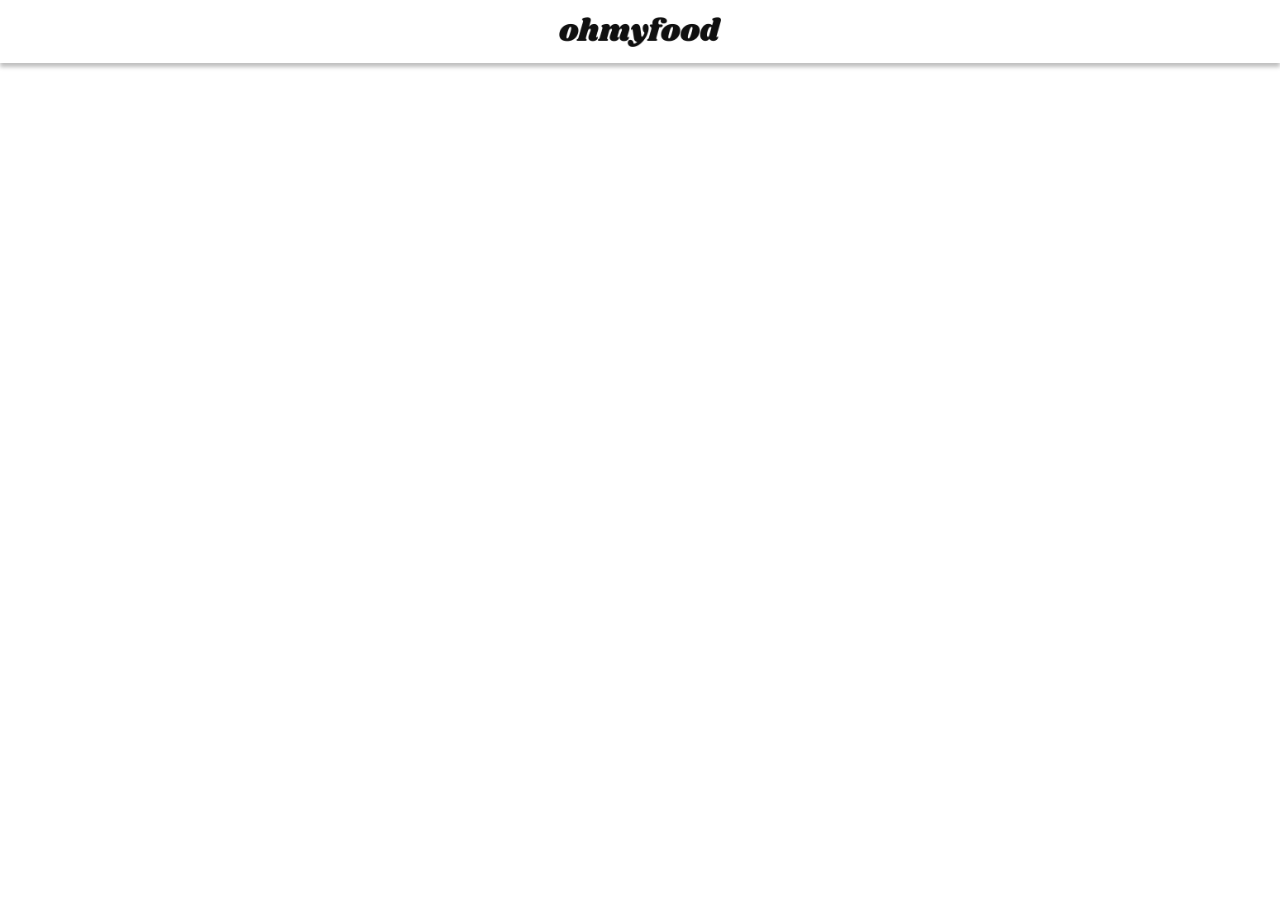
==== a-la-francaise.html @ 204037b7 "new pages html" ====
<!DOCTYPE html>
<html lang="fr">
  <head>
    <meta charset="UTF-8" />
    <meta name="viewport" content="width=device-width, initial-scale=1.0" />
    <meta name="description" content="Restaurant à la Française." />
    <title>A la Française & Oh My Food</title>
    <link rel="stylesheet" href="css/main.css" />
    <link rel="stylesheet" href="https://cdnjs.cloudflare.com/ajax/libs/font-awesome/6.6.0/css/all.min.css"/>
  </head>

<body>
    <header>
      <div class="logo"><img src="/assets/images/logo/ohmyfood.png" alt="Logo Oh My Food" /></div>
    </header>
</body>
---- css/main.css ----
@import url("https://fonts.googleapis.com/css2?family=Roboto:ital,wght@0,100..900;1,100..900&family=Shrikhand&display=swap");
body {
  font-family: "Roboto", sans-serif;
  font-size: 16px;
  margin: 0;
  padding: 0;
}

h1 {
  font-family: "Roboto", sans-serif;
  font-size: 24px;
}

h2 {
  font-family: "Roboto", sans-serif;
  font-size: 18px;
  margin: 0;
  padding: 0;
}

h3 {
  font-size: 1.5rem;
  margin: 0;
  padding: 0;
}

p {
  margin: 0;
  padding: 0;
}

header {
  display: flex;
  flex-direction: column;
  align-items: center;
  height: 113px;
  background-color: white;
}

.logo {
  height: 63px;
  width: 100%;
  display: flex;
  align-items: center;
  justify-content: center;
  box-shadow: 0px 4px 4px 0px rgba(0, 0, 0, 0.2509803922);
  z-index: 1;
}

.logo img {
  width: 162px;
  height: 30px;
  margin: 14px;
}

.localisation {
  display: flex;
  align-items: center;
  justify-content: center;
  width: 100%;
  height: 50px;
  font-size: 16px;
  color: #353535;
  background-color: #EAEAEA;
  box-shadow: 0px 4px 4px 0px rgba(0, 0, 0, 0.2509803922);
}

.localisation p {
  font-weight: 500;
}

.localisation i {
  margin-right: 15px;
}

.back-button {
  position: absolute;
  left: 20px;
  font-size: 24px;
  color: #353535;
  cursor: pointer;
}

footer {
  background-color: #353535;
  color: white;
  padding: 22px 25px;
  display: flex;
  flex-direction: column;
  gap: 10px;
}
footer a {
  display: flex;
  align-items: center;
  justify-content: flex-start;
  text-decoration: none;
  color: white;
  font-weight: 500;
  cursor: pointer;
  gap: 0;
}
footer h2 {
  font-family: "Shrikhand", cursive;
  font-size: 18px;
  margin: 0;
  margin-bottom: 14px;
}
footer a i {
  margin: 0 20px 0 0 !important;
  width: 11px;
  text-align: center;
}

.footer-logo, .social-media {
  margin: 0;
  padding: 0;
  display: flex;
  flex-direction: column;
}

@media screen and (min-width: 1024px) {
  footer {
    display: flex;
    flex-direction: row-reverse;
    gap: 25px;
  }
  footer h2 {
    margin: 0;
    align-self: center;
  }
  .footer-logo {
    flex-direction: row;
    align-items: center;
    gap: 20px;
  }
  .social-media {
    flex-direction: row;
    align-items: center;
    gap: 40px;
  }
}
.restaurants_cards {
  display: flex;
  flex-direction: column;
  border-radius: 15px;
  box-shadow: 0px 4px 15px 0px rgba(0, 0, 0, 0.1);
  margin: 10px 15px;
  position: relative;
}
.restaurants_cards img {
  width: 100%;
  height: 231px;
  border-top-left-radius: 15px;
  border-top-right-radius: 15px;
  object-fit: cover;
}
.restaurants_cards h3 {
  font-weight: 700;
  margin: 20px 0 0 20px;
  font-size: 18px;
}
.restaurants_cards h3 a {
  text-decoration: none;
  color: black;
}
.restaurants_cards p {
  font-weight: 300;
  margin: 0 0 20px 20px;
  font-size: 18px;
}

.new-restaurant {
  position: absolute;
  z-index: 1;
  width: 80px;
  height: 29px;
  font-weight: 500;
  background-color: #99E2D0;
  color: #008766;
  top: 15px;
  right: 15px;
  display: flex;
  align-items: center;
  justify-content: center;
  border-radius: 2px;
}

.restaurants_cards svg {
  position: absolute;
  bottom: 25px;
  right: 20px;
  width: 22px;
  cursor: pointer;
  fill: transparent;
  stroke: black;
  stroke-width: 45;
  transition: all 0.3s ease;
}
.restaurants_cards svg:hover {
  animation: color-change-2x 2s reverse forwards;
}

@keyframes color-change-2x {
  0% {
    fill: #19dcea;
    stroke: #19dcea;
  }
  100% {
    fill: #b22cff;
    stroke: #b22cff;
  }
}
@media screen and (min-width: 1024px) {
  .restaurants_cards {
    width: 490px;
    margin: 15px;
  }
  .restaurants_cards-1, .restaurants_cards-2 {
    display: flex;
    justify-content: center;
  }
}
button {
  box-shadow: 0px 4px 10px 0px rgba(0, 0, 0, 0.2509803922);
  border: none;
  border-radius: 25px;
  width: 218px;
  height: 50px;
  background: linear-gradient(180deg, #FF79DA -11.44%, #9356DC 123.93%);
  color: white;
  font-weight: 500;
  margin-top: 30px;
  cursor: pointer;
  transition: all 0.3s ease;
}
button:hover {
  background: linear-gradient(180deg, #ff8ee3 -10%, #a56af5 120%);
  box-shadow: 0px 4px 15px 0px rgba(0, 0, 0, 0.3490196078);
}

.operation_cards {
  box-shadow: 0px 4px 15px 0px rgba(0, 0, 0, 0.1490196078);
  border-radius: 20px;
  width: 322px;
  height: 72px;
  margin: 10px 20px 10px 30px;
  background-color: #F6F6F6;
  padding-left: 8px;
  position: relative;
}
.operation_cards h2 {
  font-weight: 500;
}

.fa-solid {
  font-size: 20px;
  color: #7E7E7E;
  margin: 20px;
}

.i-primary {
  color: #9356DC;
}

.operation-num {
  position: absolute;
  font-size: 14px;
  color: white;
  background-color: #9356DC;
  border-radius: 50%;
  width: 24px;
  height: 24px;
  text-align: center;
  line-height: 24px;
  top: 20px;
  left: -12px;
}

@media screen and (min-width: 1024px) {
  .operation_cards-container {
    display: flex;
    justify-content: center;
  }
  .operation-section h2 {
    display: flex;
    justify-content: flex-start;
  }
}
.intro-section {
  display: flex;
  flex-direction: column;
  align-items: center;
  justify-content: center;
  text-align: center;
  background-color: #F6F6F6;
  padding: 30px 20px 50px 20px;
}

.intro-section p {
  font-weight: 300;
  font-size: 18px;
  color: #353535;
}

.operation-section {
  display: flex;
  flex-direction: column;
  margin-bottom: 50px;
}

.operation-section h2 {
  text-align: left;
  margin: 50px 0 30px 20px;
  font-size: 24px;
}

.restaurants-section {
  display: flex;
  flex-direction: column;
  background-color: #F6F6F6;
  padding-bottom: 50px;
}

.restaurants-section h2 {
  text-align: left;
  margin: 50px 0 0 20px;
  font-size: 24px;
}

@media screen and (min-width: 1024px) {
  .intro-section h1 {
    font-size: 40px;
  }
  .operation-section h2 {
    display: flex;
    justify-content: center;
  }
  .operation_cards_container {
    display: flex;
    flex-wrap: wrap;
    justify-content: center;
    align-items: center;
  }
  .restaurants-section h2 {
    display: flex;
  }
  .restaurants-section .restaurants_cards_container {
    display: flex;
    flex-direction: row;
  }
}

/*# sourceMappingURL=main.css.map */
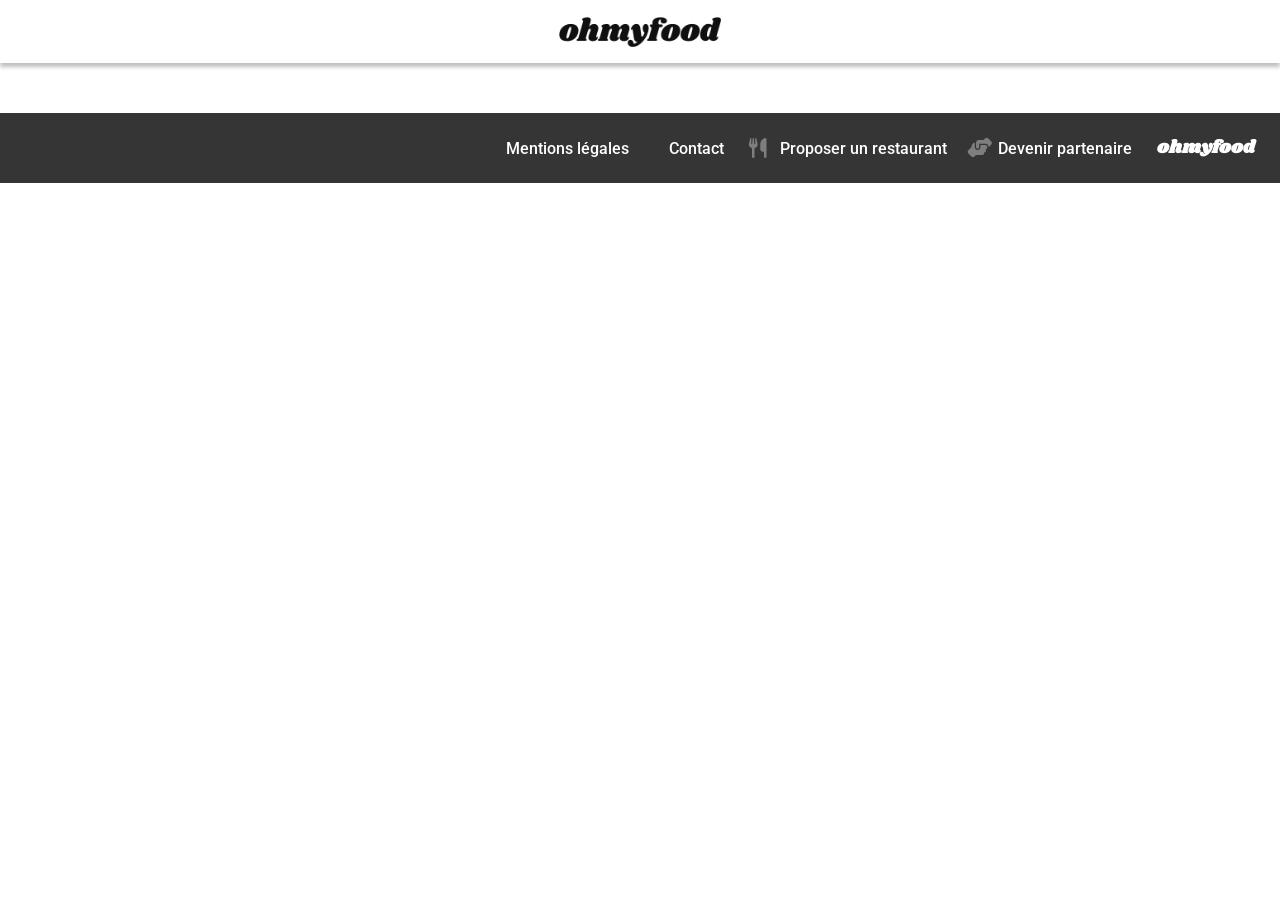
==== commit 4969c89f: "animation des plats" ====
--- a/a-la-francaise.html
+++ b/a-la-francaise.html
@@ -13,4 +13,23 @@
     <header>
       <div class="logo"><img src="/assets/images/logo/ohmyfood.png" alt="Logo Oh My Food" /></div>
     </header>
+
+
+    <footer>
+      <h2>ohmyfood</h2>
+      <div class="footer-logo">
+        <a href="#">
+          <i class="fa-solid fa-utensils"></i>
+          Proposer un restaurant
+        </a>
+        <a href="#">
+          <i class="fa-solid fa-handshake-angle"></i>
+          Devenir partenaire
+        </a>
+      </div>
+      <div class="social-media">
+        <a href="#">Mentions légales</a>
+        <a href="#">Contact</a>
+      </div>
+    </footer>
 </body>
--- a/css/main.css
+++ b/css/main.css
@@ -155,6 +155,9 @@
   object-fit: cover;
 }
 .restaurants_cards h3 {
+  display: flex;
+  align-items: center;
+  justify-content: flex-start;
   font-weight: 700;
   margin: 20px 0 0 20px;
   font-size: 18px;
@@ -164,6 +167,9 @@
   color: black;
 }
 .restaurants_cards p {
+  display: flex;
+  align-items: center;
+  justify-content: flex-start;
   font-weight: 300;
   margin: 0 0 20px 20px;
   font-size: 18px;
@@ -323,8 +329,14 @@
 
 .restaurants-section h2 {
   text-align: left;
-  margin: 50px 0 0 20px;
+  margin: 50px 0 20px 20px;
   font-size: 24px;
+}
+
+.operation-section,
+.restaurants-section {
+  max-width: 1400px;
+  margin: 50px auto;
 }
 
 @media screen and (min-width: 1024px) {
@@ -333,7 +345,8 @@
   }
   .operation-section h2 {
     display: flex;
-    justify-content: center;
+    justify-content: flex-start;
+    margin-left: 100px;
   }
   .operation_cards_container {
     display: flex;
@@ -343,11 +356,306 @@
   }
   .restaurants-section h2 {
     display: flex;
+    justify-content: flex-start;
+    margin-left: 150px;
   }
   .restaurants-section .restaurants_cards_container {
     display: flex;
     flex-direction: row;
   }
 }
+.main-menu {
+  max-width: 1200px;
+  margin: 0 auto;
+  padding: 0 0 40px 0;
+  background-color: #F6F6F6;
+}
+.main-menu img {
+  width: 100%;
+  position: relative;
+  z-index: 0;
+  display: block;
+}
+.main-menu h2 {
+  font-weight: 300;
+  text-transform: uppercase;
+  display: flex;
+  align-items: center;
+  justify-content: flex-start;
+  padding: 20px 0 0 20px;
+}
+
+hr {
+  border: none;
+  border-top: 3px solid #99E2D0;
+  width: 40px;
+  margin: 5px 0 0 20px;
+}
+
+.restaurant-title {
+  display: flex;
+  align-items: center;
+  justify-content: space-between;
+  gap: 10px;
+  background-color: #F6F6F6;
+  margin-top: -40px;
+  padding: 30px 20px 0 20px;
+  position: relative;
+  z-index: 2;
+  border-top-left-radius: 40px;
+  border-top-right-radius: 40px;
+}
+.restaurant-title h1 {
+  font-family: "Shrikhand", cursive;
+  margin: 0;
+}
+.restaurant-title svg {
+  width: 22px;
+  cursor: pointer;
+  fill: transparent;
+  stroke: black;
+  stroke-width: 45;
+  transition: all 0.3s ease;
+}
+.restaurant-title svg:hover {
+  animation: color-change-2x 2s reverse forwards;
+}
+@keyframes color-change-2x {
+  0% {
+    fill: #19dcea;
+    stroke: #19dcea;
+  }
+  100% {
+    fill: #b22cff;
+    stroke: #b22cff;
+  }
+}
+
+body, html {
+  height: 100%;
+  margin: 0;
+  padding: 0;
+}
+
+body {
+  text-align: center;
+}
+
+.loader-box {
+  display: inline-block;
+  width: 50px;
+  height: 50px;
+  position: relative;
+  border: 4px solid #9356DC;
+  animation: loader 2s infinite ease;
+}
+
+.loader-inner {
+  vertical-align: top;
+  display: inline-block;
+  width: 100%;
+  background-color: #9356DC;
+  animation: loader-inner 2s infinite ease-in;
+}
+
+.main-content {
+  opacity: 0;
+  visibility: hidden;
+  transition: opacity 0.6s ease;
+}
+.main-content.visible {
+  opacity: 1;
+  visibility: visible;
+}
+
+@keyframes loader {
+  0% {
+    transform: rotate(0deg);
+  }
+  25% {
+    transform: rotate(180deg);
+  }
+  50% {
+    transform: rotate(180deg);
+  }
+  75% {
+    transform: rotate(360deg);
+  }
+  100% {
+    transform: rotate(360deg);
+  }
+}
+@keyframes loader-inner {
+  0% {
+    height: 0%;
+  }
+  25% {
+    height: 0%;
+  }
+  50% {
+    height: 100%;
+  }
+  75% {
+    height: 100%;
+  }
+  100% {
+    height: 0%;
+  }
+}
+section.loader {
+  position: fixed;
+  inset: 0;
+  display: flex;
+  justify-content: center;
+  align-items: center;
+  background-color: transparent;
+  z-index: 1000;
+  animation: hideLoader 3s forwards;
+}
+
+@keyframes hideLoader {
+  0% {
+    opacity: 1;
+    visibility: visible;
+  }
+  99% {
+    opacity: 1;
+    visibility: visible;
+  }
+  100% {
+    opacity: 0;
+    visibility: hidden;
+  }
+}
+.main-content {
+  opacity: 0;
+  visibility: hidden;
+  transition: opacity 0.6s ease;
+  animation: showContent 0.6s 3s forwards;
+}
+
+@keyframes showContent {
+  to {
+    opacity: 1;
+    visibility: visible;
+  }
+}
+.menu_cards {
+  box-shadow: 0px 4px 15px 0px rgba(0, 0, 0, 0.1490196078);
+  border-radius: 20px;
+  width: 100%;
+  max-width: 349px;
+  height: 72px;
+  margin: 15px 0;
+  background-color: white;
+  position: relative;
+  display: flex;
+  align-items: center;
+  overflow: hidden;
+  padding: 0 0 0 15px;
+  opacity: 0;
+  transform: translateY(20px);
+  animation: fadeSlideIn 0.6s ease forwards;
+}
+.menu_cards:hover .circle-check {
+  transform: translateX(0);
+}
+.menu_cards:hover .price {
+  transform: translateX(-60px);
+}
+
+.menu_cards:nth-child(1) {
+  animation-delay: 0.1s;
+}
+
+.menu_cards:nth-child(2) {
+  animation-delay: 0.2s;
+}
+
+.menu_cards:nth-child(3) {
+  animation-delay: 0.3s;
+}
+
+.menu_cards:nth-child(4) {
+  animation-delay: 0.4s;
+}
+
+.menu_cards:nth-child(5) {
+  animation-delay: 0.5s;
+}
+
+.menu_cards:nth-child(6) {
+  animation-delay: 0.6s;
+}
+
+.menu_cards:nth-child(7) {
+  animation-delay: 0.7s;
+}
+
+.menu_cards:nth-child(8) {
+  animation-delay: 0.8s;
+}
+
+.menu_cards:nth-child(9) {
+  animation-delay: 0.9s;
+}
+
+@keyframes fadeSlideIn {
+  from {
+    opacity: 0;
+    transform: translateY(20px);
+  }
+  to {
+    opacity: 1;
+    transform: translateY(0);
+  }
+}
+.menu-text {
+  flex: 1;
+  display: flex;
+  flex-direction: column;
+  align-items: flex-start;
+  width: 50px;
+  padding-right: 0;
+}
+.menu-text h3 {
+  font-weight: 500;
+  font-size: 18px;
+}
+.menu-text p {
+  font-weight: 300;
+  font-size: 15px;
+}
+.menu-text h3, .menu-text p {
+  white-space: nowrap;
+  overflow: hidden;
+  text-overflow: ellipsis;
+}
+
+.price {
+  margin-right: 10px;
+  font-weight: 700;
+  font-size: 15px;
+  z-index: 2;
+  transition: transform 0.4s ease;
+}
+
+.circle-check {
+  width: 60px;
+  height: 100%;
+  background-color: #99E2D0;
+  display: flex;
+  justify-content: center;
+  align-items: center;
+  transform: translateX(100%);
+  transition: transform 0.4s ease;
+  position: absolute;
+  right: 0;
+  top: 0;
+}
+.circle-check i {
+  color: white;
+  font-size: 20px;
+}
 
 /*# sourceMappingURL=main.css.map */
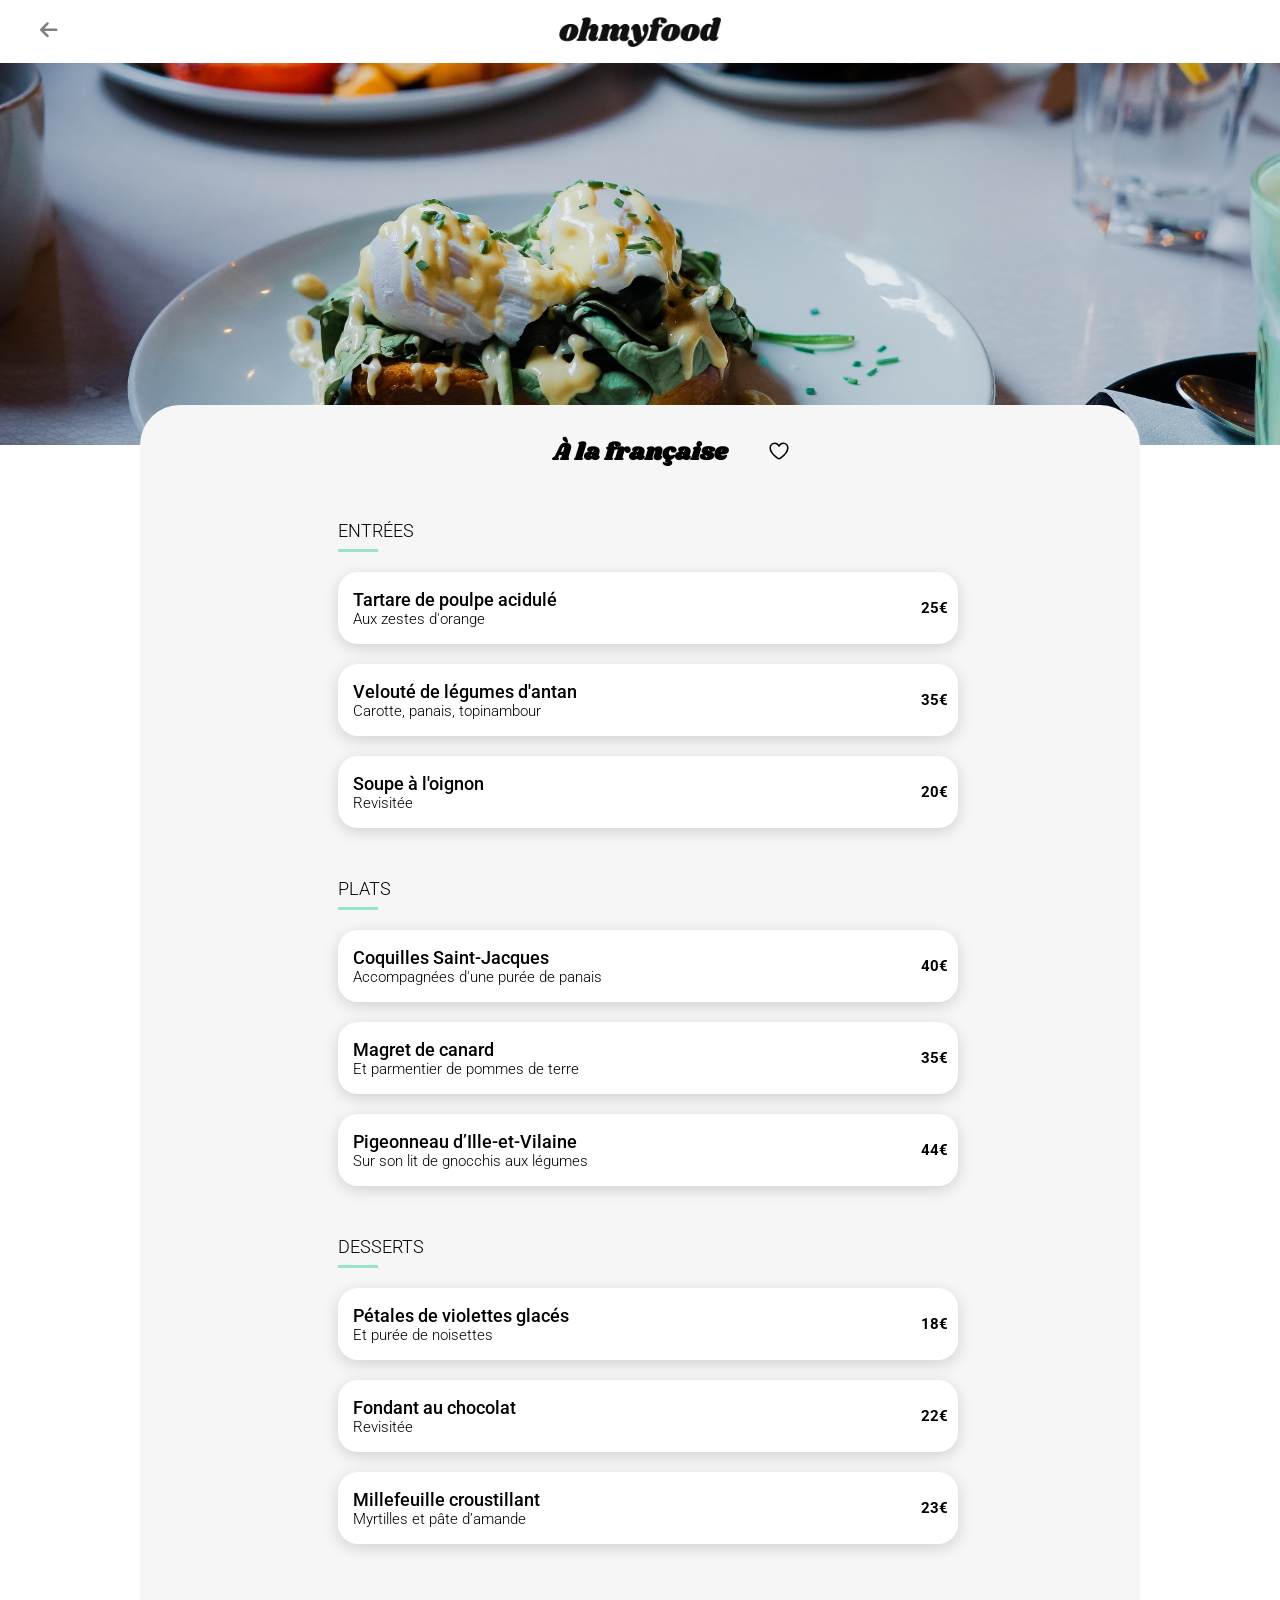
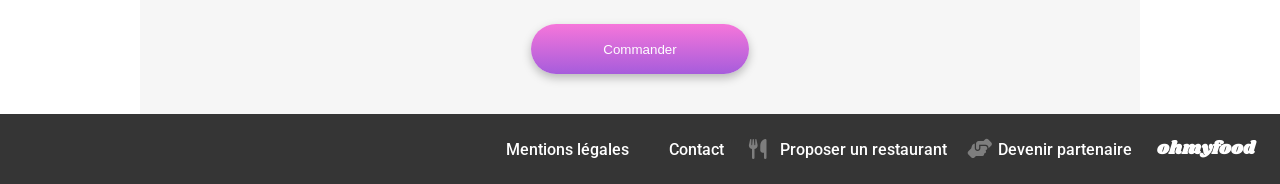
==== commit 394357e5: "pages restaurants all ok" ====
--- a/a-la-francaise.html
+++ b/a-la-francaise.html
@@ -10,10 +10,165 @@
   </head>
 
 <body>
-    <header>
-      <div class="logo"><img src="/assets/images/logo/ohmyfood.png" alt="Logo Oh My Food" /></div>
+    <nav>
+      <div class="back-button">
+        <a href="/index.html"><i class="fa-solid fa-arrow-left"></i></a>
+      </div>
+      <div class="logo">
+        <img src="/assets/images/logo/ohmyfood.png" alt="Logo Oh My Food" />
+      </div>
+    </nav>
+
+
+    <header class="restaurant-header">
+        <img src="/assets/images/restaurants/à-la-française.jpg" alt="à la française" />
     </header>
 
+
+<main class="main-menu">
+
+      <div class="restaurant-title">
+          <h1>À la française</h1>
+          <svg xmlns="http://www.w3.org/2000/svg" viewBox="0 0 640 640"><path d="M305 151.1L320 171.8L335 151.1C360 116.5 400.2 96 442.9 96C516.4 96 576 155.6 576 229.1L576 231.7C576 343.9 436.1 474.2 363.1 529.9C350.7 539.3 335.5 544 320 544C304.5 544 289.2 539.4 276.9 529.9C203.9 474.2 64 343.9 64 231.7L64 229.1C64 155.6 123.6 96 197.1 96C239.8 96 280 116.5 305 151.1z"/></svg>
+      </div>
+
+
+      <section class="menu-section">
+        <h2>Entrées</h2>
+        <hr>
+
+        <article class="menu_cards">
+          <div class="menu-info">
+            <div class="menu-text">
+              <h3>Tartare de poulpe acidulé</h3>
+              <p>Aux zestes d'orange</p>
+            </div>
+            <span class="price">25€</span>
+          </div>
+          <div class="circle-check">
+            <i class="fa-regular fa-circle-check"></i>
+          </div>
+        </article>
+
+        <article class="menu_cards">
+          <div class="menu-info">
+            <div class="menu-text">
+              <h3>Velouté de légumes d'antan</h3>
+              <p>Carotte, panais, topinambour</p>
+            </div>
+            <span class="price">35€</span>
+          </div>
+          <div class="circle-check">
+            <i class="fa-regular fa-circle-check"></i>
+          </div>
+        </article>
+
+        <article class="menu_cards">
+          <div class="menu-info">
+            <div class="menu-text">
+              <h3>Soupe à l'oignon</h3>
+              <p>Revisitée</p>
+            </div>
+            <span class="price">20€</span>
+          </div>
+
+          <div class="circle-check">
+            <i class="fa-regular fa-circle-check"></i>
+          </div>
+        </article>
+      </section>
+
+      <section class="menu-section">
+      <h2>Plats</h2>
+      <hr>
+
+        <article class="menu_cards">
+          <div class="menu-info">
+            <div class="menu-text">
+              <h3>Coquilles Saint-Jacques</h3>
+              <p>Accompagnées d'une purée de panais</p>
+            </div>
+            <span class="price">40€</span>
+          </div>
+          <div class="circle-check">
+            <i class="fa-regular fa-circle-check"></i>
+          </div>
+        </article>
+
+        <article class="menu_cards">
+          <div class="menu-info">
+            <div class="menu-text">
+              <h3>Magret de canard</h3>
+              <p>Et parmentier de pommes de terre</p>
+            </div>
+            <span class="price">35€</span>
+          </div>
+          <div class="circle-check">
+            <i class="fa-regular fa-circle-check"></i>
+          </div>
+        </article>
+
+        <article class="menu_cards">
+          <div class="menu-info">
+            <div class="menu-text">
+              <h3>Pigeonneau d’Ille-et-Vilaine</h3>
+              <p>Sur son lit de gnocchis aux légumes</p>
+            </div>
+            <span class="price">44€</span>
+          </div>
+          <div class="circle-check">
+            <i class="fa-regular fa-circle-check"></i>
+          </div>
+        </article>
+      </section>
+
+      <section class="menu-section">
+      <h2>Desserts</h2>
+      <hr>
+
+        <article class="menu_cards">
+          <div class="menu-info">
+            <div class="menu-text">
+              <h3>Pétales de violettes glacés</h3>
+              <p>Et purée de noisettes</p>
+            </div>
+            <span class="price">18€</span>
+          </div>
+          <div class="circle-check">
+            <i class="fa-regular fa-circle-check"></i>
+          </div>
+        </article>
+
+        <article class="menu_cards">
+          <div class="menu-info">
+            <div class="menu-text">
+              <h3>Fondant au chocolat</h3>
+              <p>Revisitée</p>
+            </div>
+            <span class="price">22€</span>
+          </div>
+          <div class="circle-check">
+            <i class="fa-regular fa-circle-check"></i>
+          </div>
+        </article>
+
+        <article class="menu_cards">
+          <div class="menu-info">
+            <div class="menu-text">
+              <h3>Millefeuille croustillant</h3>
+              <p>Myrtilles et pâte d’amande</p>
+            </div>
+            <span class="price">23€</span>
+          </div>
+          <div class="circle-check">
+            <i class="fa-regular fa-circle-check"></i>
+          </div>
+        </article>
+      </section>
+
+        <button class="button">Commander</button>
+      </section>
+    </main>
 
     <footer>
       <h2>ohmyfood</h2>
@@ -32,4 +187,7 @@
         <a href="#">Contact</a>
       </div>
     </footer>
+
+
+
 </body>
--- a/css/main.css
+++ b/css/main.css
@@ -33,7 +33,6 @@
   display: flex;
   flex-direction: column;
   align-items: center;
-  height: 113px;
   background-color: white;
 }
 
@@ -364,44 +363,55 @@
     flex-direction: row;
   }
 }
+.nav {
+  position: relative;
+  z-index: 10;
+}
+
+.restaurant-header img {
+  width: 100%;
+  position: relative;
+  z-index: 0;
+  display: block;
+}
+
 .main-menu {
   max-width: 1200px;
   margin: 0 auto;
   padding: 0 0 40px 0;
   background-color: #F6F6F6;
 }
-.main-menu img {
-  width: 100%;
-  position: relative;
-  z-index: 0;
-  display: block;
-}
 .main-menu h2 {
   font-weight: 300;
   text-transform: uppercase;
   display: flex;
   align-items: center;
-  justify-content: flex-start;
+  text-align: left;
   padding: 20px 0 0 20px;
-}
-
-hr {
+  max-width: 635px;
+}
+.main-menu hr {
   border: none;
   border-top: 3px solid #99E2D0;
   width: 40px;
   margin: 5px 0 0 20px;
+  max-width: 635px;
+}
+
+header {
+  width: 100%;
+  display: block;
 }
 
 .restaurant-title {
   display: flex;
   align-items: center;
-  justify-content: space-between;
+  justify-content: flex-start;
   gap: 10px;
   background-color: #F6F6F6;
   margin-top: -40px;
   padding: 30px 20px 0 20px;
   position: relative;
-  z-index: 2;
   border-top-left-radius: 40px;
   border-top-right-radius: 40px;
 }
@@ -431,6 +441,49 @@
   }
 }
 
+@media (min-width: 1024px) {
+  .restaurant-header img {
+    width: 100%;
+    height: 382px;
+    object-fit: cover;
+    display: block;
+  }
+  .main-menu {
+    max-width: 1000px;
+    margin: 0 auto;
+  }
+  .restaurant-title {
+    justify-content: center;
+    position: relative;
+  }
+  .restaurant-title h1 {
+    text-align: center;
+    width: 100%;
+  }
+  .restaurant-title svg {
+    position: absolute;
+    right: 350px;
+    top: 70%;
+    transform: translateY(-50%);
+  }
+  .menu-section {
+    max-width: 635px;
+    margin: 50px auto;
+    padding: 0 15px;
+    box-sizing: border-box;
+  }
+  .menu-section h2 {
+    max-width: 100%;
+    margin: 20px 0 8px;
+    padding: 0;
+    text-align: left;
+  }
+  .menu-section hr {
+    max-width: 100%;
+    margin: 0 0 18px 0;
+    padding: 0;
+  }
+}
 body, html {
   height: 100%;
   margin: 0;
@@ -543,12 +596,9 @@
 .menu_cards {
   box-shadow: 0px 4px 15px 0px rgba(0, 0, 0, 0.1490196078);
   border-radius: 20px;
-  width: 100%;
-  max-width: 349px;
   height: 72px;
-  margin: 15px 0;
+  margin: 15px;
   background-color: white;
-  position: relative;
   display: flex;
   align-items: center;
   overflow: hidden;
@@ -557,11 +607,17 @@
   transform: translateY(20px);
   animation: fadeSlideIn 0.6s ease forwards;
 }
+.menu_cards:hover .menu-info {
+  width: calc(100% - 60px);
+}
 .menu_cards:hover .circle-check {
   transform: translateX(0);
 }
-.menu_cards:hover .price {
-  transform: translateX(-60px);
+
+.menu-info {
+  display: flex;
+  align-items: center;
+  width: 100%;
 }
 
 .menu_cards:nth-child(1) {
@@ -612,11 +668,12 @@
 }
 .menu-text {
   flex: 1;
+  min-width: 0;
   display: flex;
   flex-direction: column;
   align-items: flex-start;
-  width: 50px;
-  padding-right: 0;
+  padding-right: 12px;
+  width: auto;
 }
 .menu-text h3 {
   font-weight: 500;
@@ -630,6 +687,9 @@
   white-space: nowrap;
   overflow: hidden;
   text-overflow: ellipsis;
+  text-align: left;
+  display: block;
+  width: 100%;
 }
 
 .price {
@@ -652,10 +712,19 @@
   position: absolute;
   right: 0;
   top: 0;
+  z-index: 3;
 }
 .circle-check i {
   color: white;
   font-size: 20px;
 }
 
+@media (min-width: 1024px) {
+  .menu_cards {
+    max-width: 635px;
+    width: 100%;
+    margin: 20px auto;
+  }
+}
+
 /*# sourceMappingURL=main.css.map */
